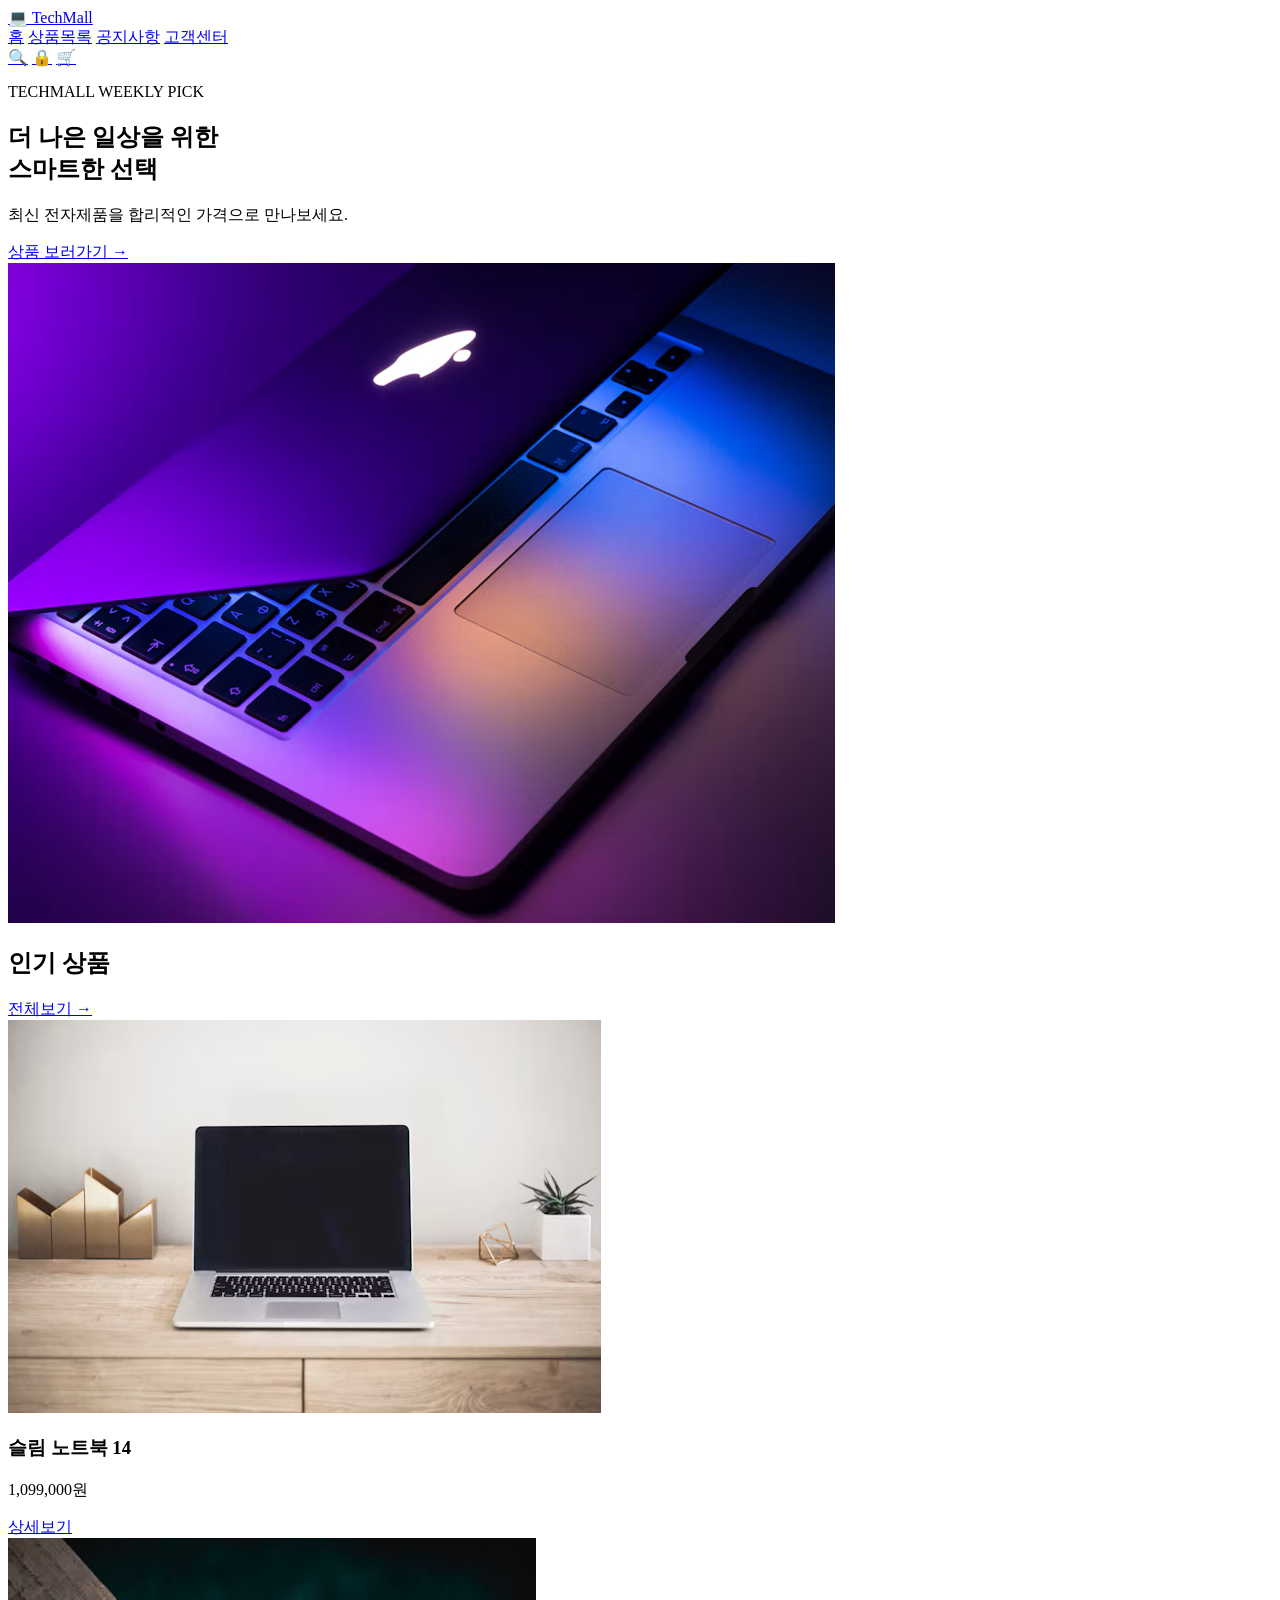
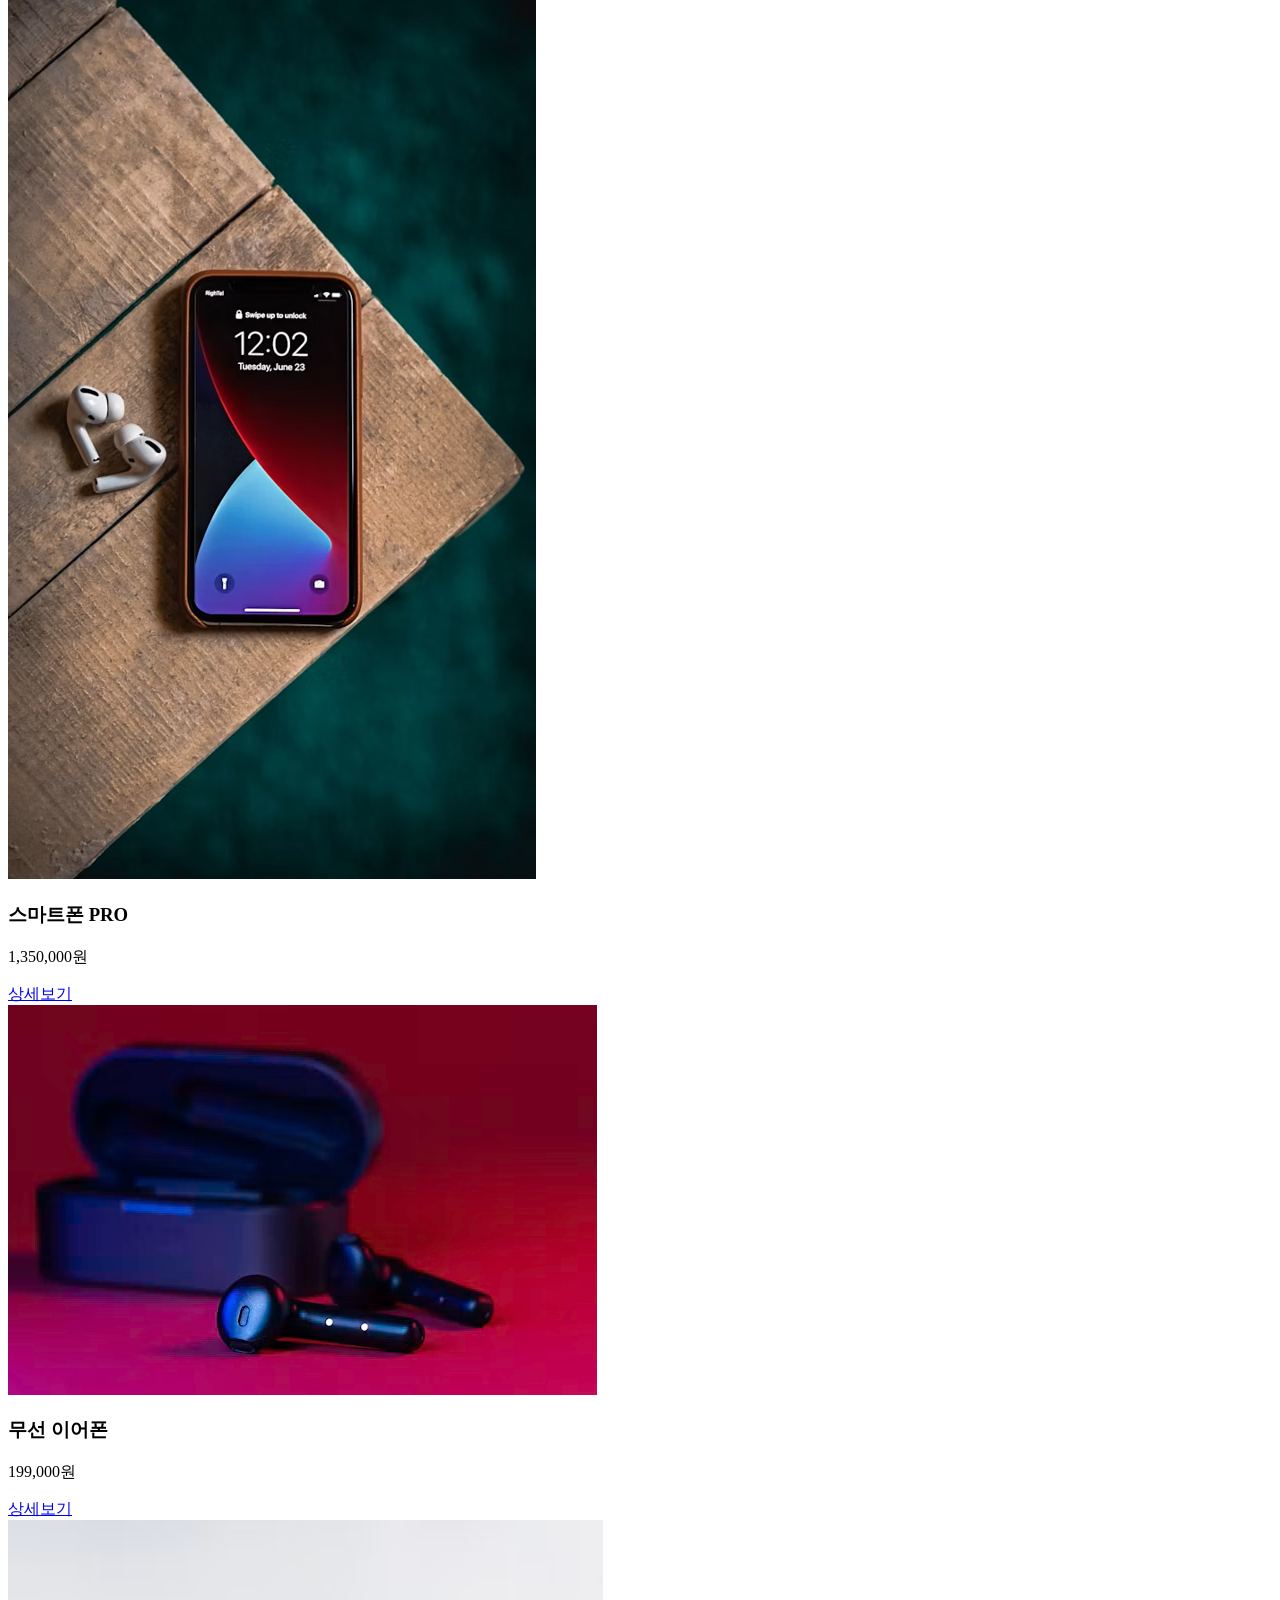
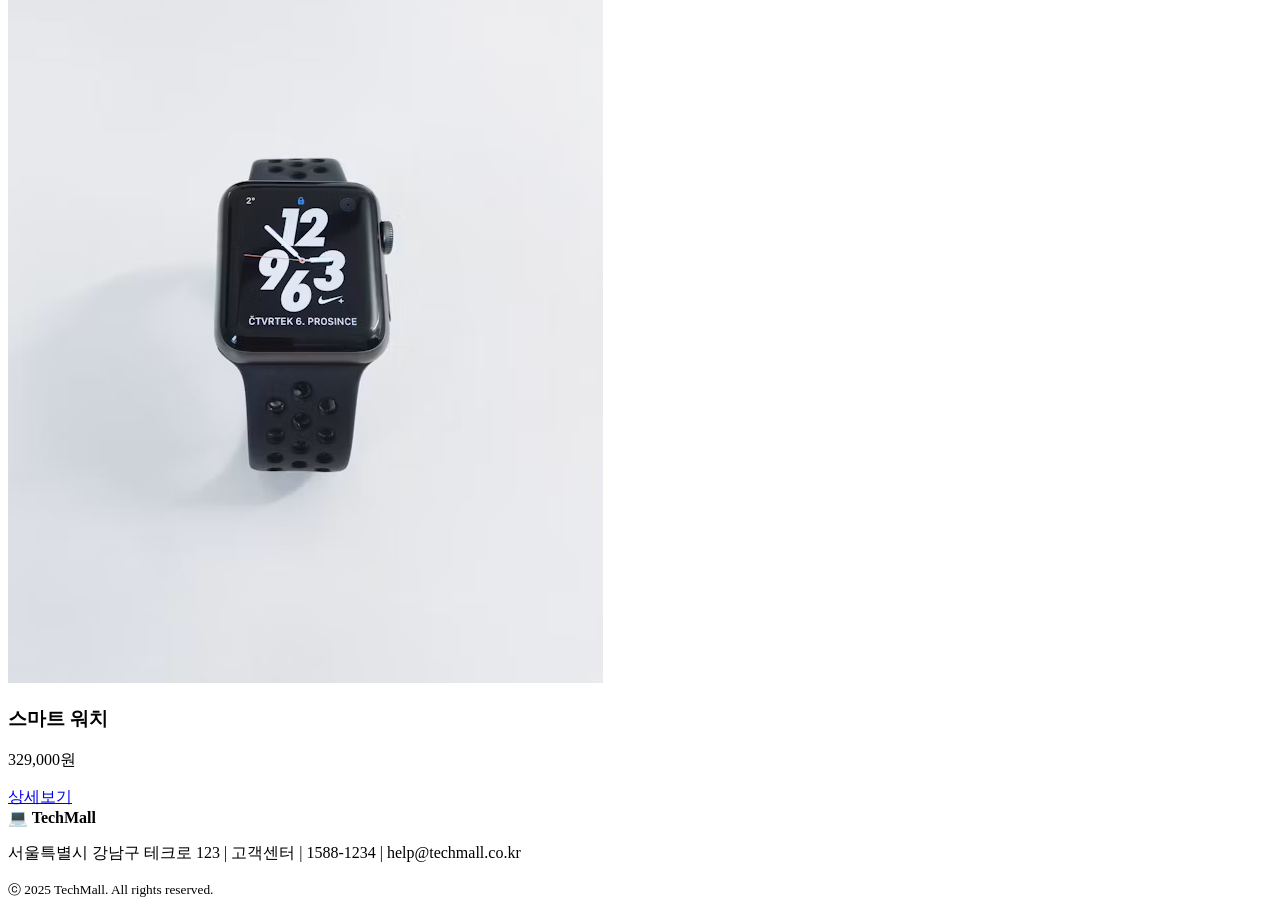
==== index.html @ acf71bd5 "상품카드 html 등록" ====
<!DOCTYPE html>
<html lang="en">
<head>
    <meta charset="UTF-8">
    <meta name="viewport" content="width=device-width, initial-scale=1.0">
    <link rel="stylesheet" href="css/style.css">
    <title>Techmall | 전자제품 쇼핑몰</title>
</head>
<body>
    <header>
        <div class="logo">
            <a href="index.html">💻 TechMall</a>
        </div>
        <nav>
            <a href="index.html">홈</a>
            <a href="#">상품목록</a>
            <a href="board.html">공지사항</a>
            <a href="#">고객센터</a>
        </nav>
        <div class="header-icons">
            <a href="#">🔍</a>
            <a href="#">🔒</a>
            <a href="#">🛒</a>
        </div>
    </header>

    <main>
        <section class="banner">
            <div class="banner-text">
                <p>TECHMALL WEEKLY PICK</p>
                <h1>더 나은 일상을 위한<br><span>스마트한 선택</span></h1>
                <p>최신 전자제품을 합리적인 가격으로 만나보세요.</p>
                <a href="#" class="button">상품 보러가기 →</a>
            </div>
            <img src="img/notebookimg.png" alt="노트북이미지">
        </section>
        
        <section class="content">
            <div class="section-head">
                <h2>인기 상품</h2>
                <a href="#">전체보기 →</a>
            </div>
            <div class="product-list">
                <article class="product-card">
                    <img src="img/notebook.png" alt="노트북">
                    <div class="product-info">
                        <h3>슬림 노트북 14</h3>
                        <p class="price">1,099,000원</p>
                        <a href="#" class="button">상세보기</a>
                    </div>
                </article>
                <article class="product-card">
                    <img src="img/phone.png" alt="스마트폰">
                    <div class="product-info">
                        <h3>스마트폰 PRO</h3>
                        <p class="price">1,350,000원</p>
                        <a href="#" class="button">상세보기</a>
                    </div>
                </article>
                <article class="product-card">
                    <img src="img/earphone.png" alt="무선 이어폰">
                    <div class="product-info">
                        <h3>무선 이어폰</h3>
                        <p class="price">199,000원</p>
                        <a href="#" class="button">상세보기</a>
                    </div>
                </article>
                <article class="product-card">
                    <img src="img/watch.png" alt="스마트 워치">
                    <div class="product-info">
                        <h3>스마트 워치</h3>
                        <p class="price">329,000원</p>
                        <a href="#" class="button">상세보기</a>
                    </div>
                </article>
            </div>
        </section>
        
        <section>

        </section>
        
        <section>

        </section>
    </main>

    <footer>
        <strong>💻 TechMall</strong>
        <p>서울특별시 강남구 테크로 123 | 고객센터 | 1588-1234 | help@techmall.co.kr</p>
        <small>ⓒ 2025 TechMall. All rights reserved.</small>
    </footer>
</body>
</html>
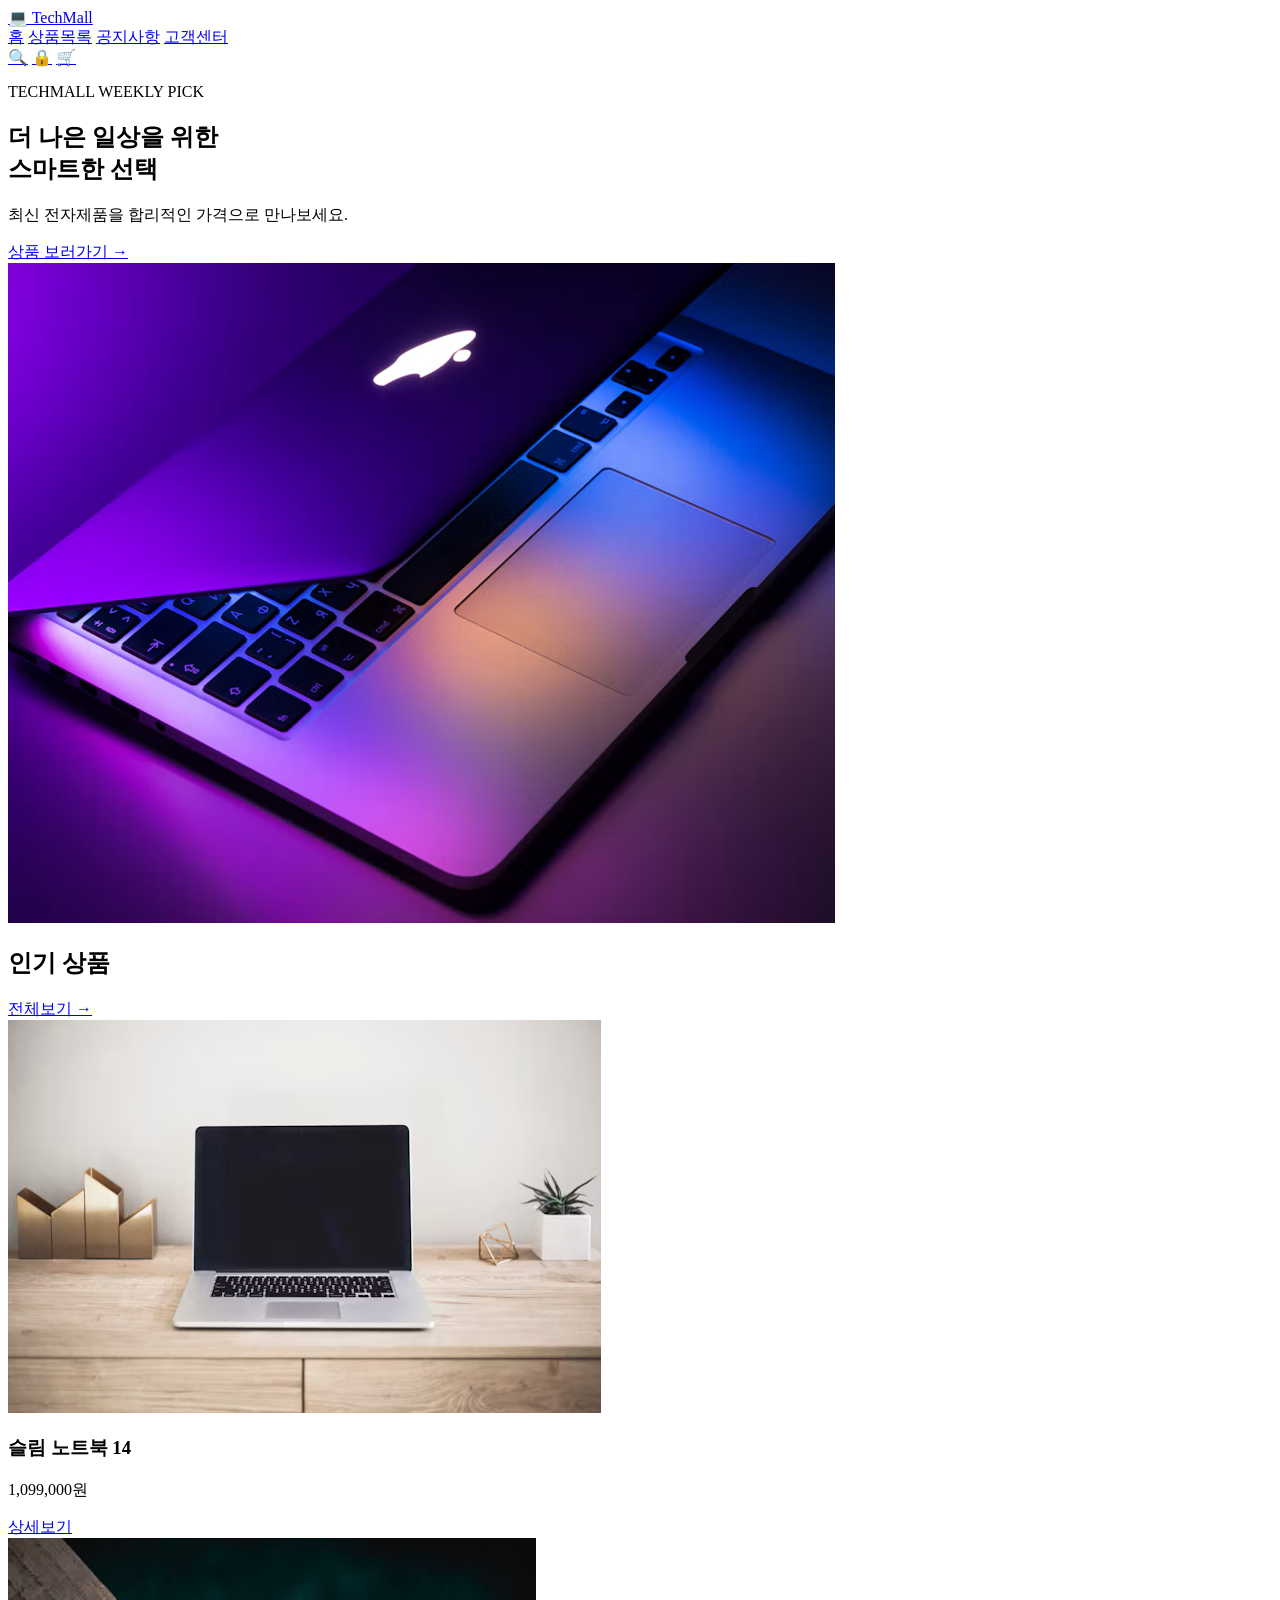
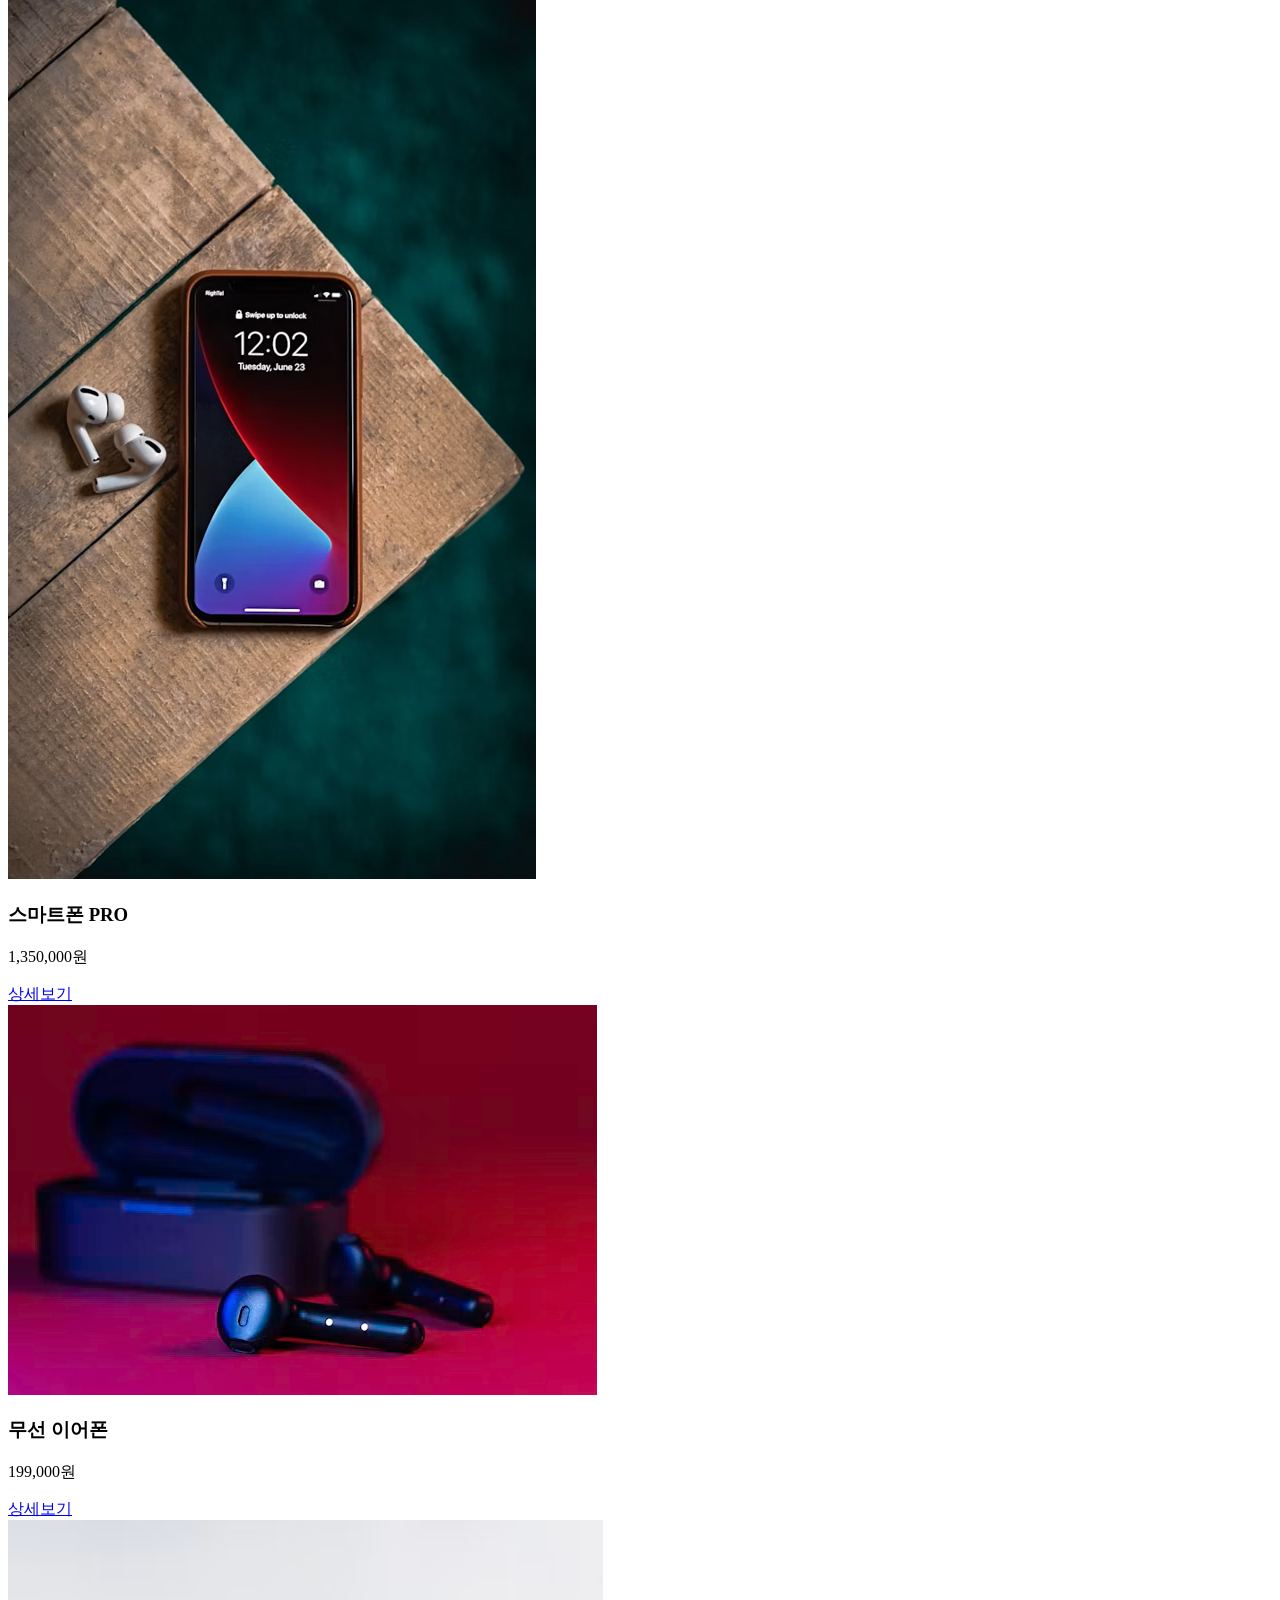
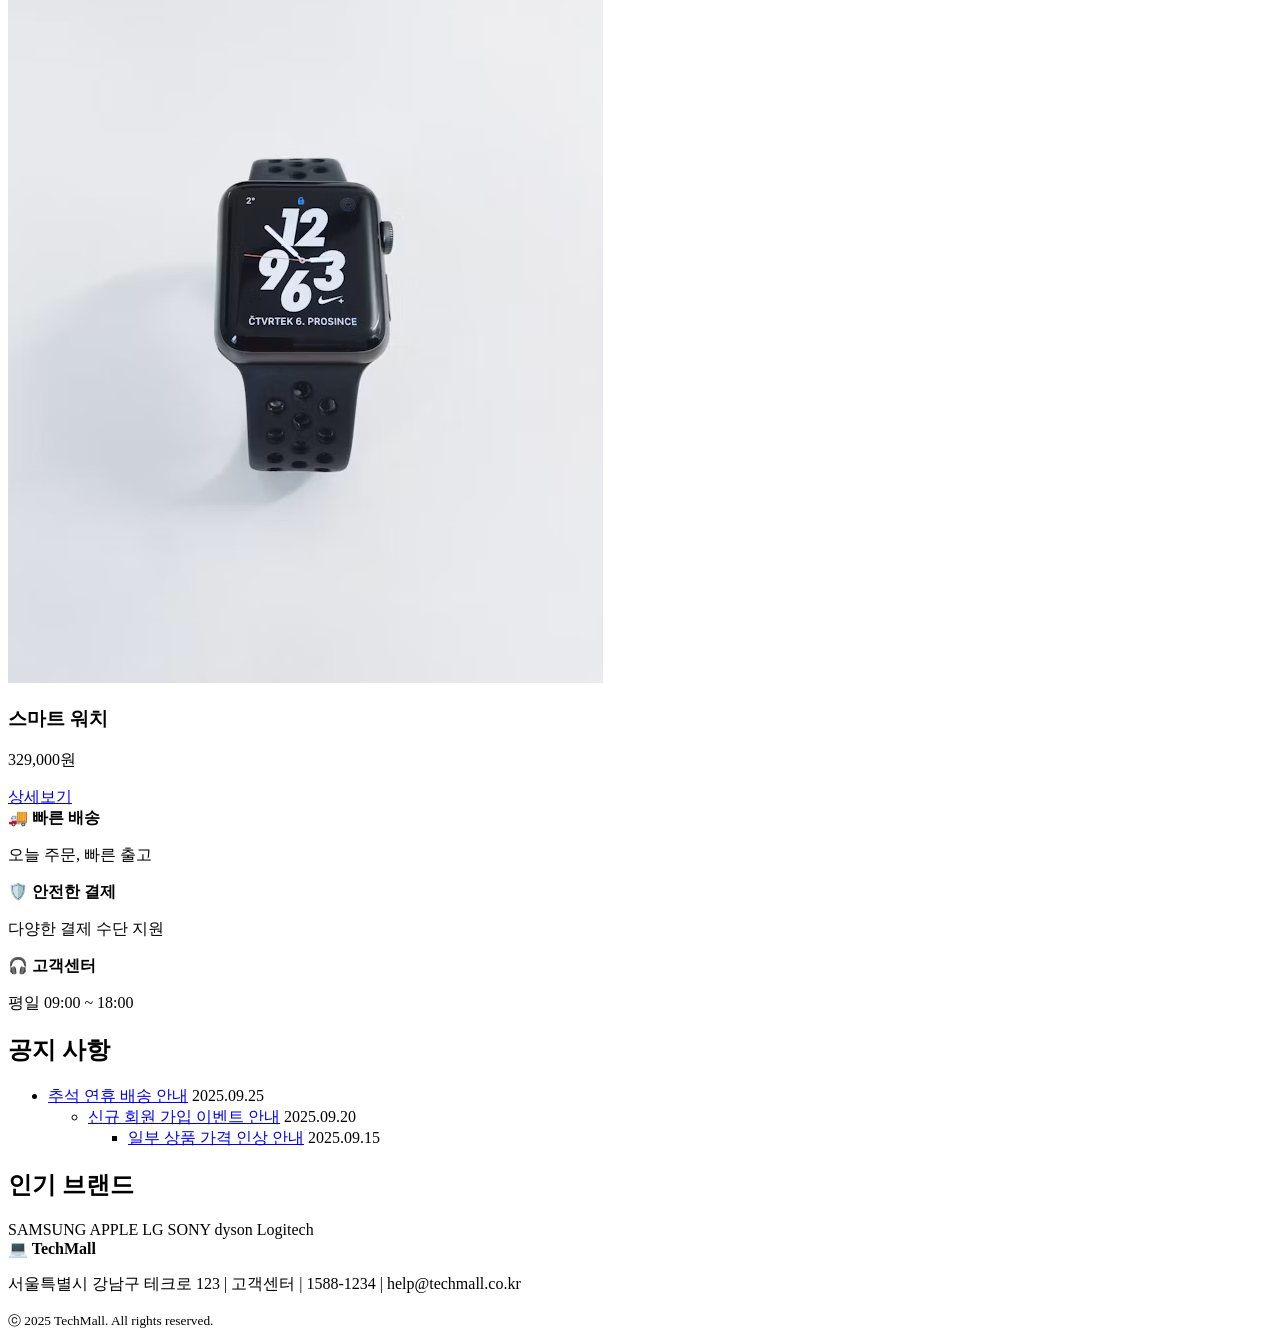
==== commit d2287867: "index.html 대문 페이지 html 완성" ====
--- a/index.html
+++ b/index.html
@@ -76,12 +76,52 @@
             </div>
         </section>
         
-        <section>
-
+        <section class="service-list">
+            <div>
+                <span>🚚</span>
+                <b>빠른 배송</b>
+                <p>오늘 주문, 빠른 출고</p>
+            </div>
+            <div>
+                <span>🛡️</span>
+                <b>안전한 결제</b>
+                <p>다양한 결제 수단 지원</p>
+            </div>
+            <div>
+                <span>🎧</span>
+                <b>고객센터</b>
+                <p>평일 09:00 ~ 18:00</p>
+            </div>
         </section>
         
-        <section>
-
+        <section class="content bottom-content">
+            <div>
+                <h2>공지 사항</h2>
+                <ul>
+                    <li><a href="#">추석 연휴 배송 안내</a>
+                    <span>2025.09.25</span>
+                </li>
+                <ul>
+                    <li><a href="#">신규 회원 가입 이벤트 안내</a>
+                    <span>2025.09.20</span>
+                </li>
+                <ul>
+                    <li><a href="#">일부 상품 가격 인상 안내</a>
+                    <span>2025.09.15</span>
+                </li>
+                </ul>
+            </div>
+            <div>
+                <h2>인기 브랜드</h2>
+                <div class="brand-list">
+                    <span>SAMSUNG</span>
+                    <span>APPLE</span>
+                    <span>LG</span>
+                    <span>SONY</span>
+                    <span>dyson</span>
+                    <span>Logitech</span>
+                </div>
+            </div>
         </section>
     </main>
 
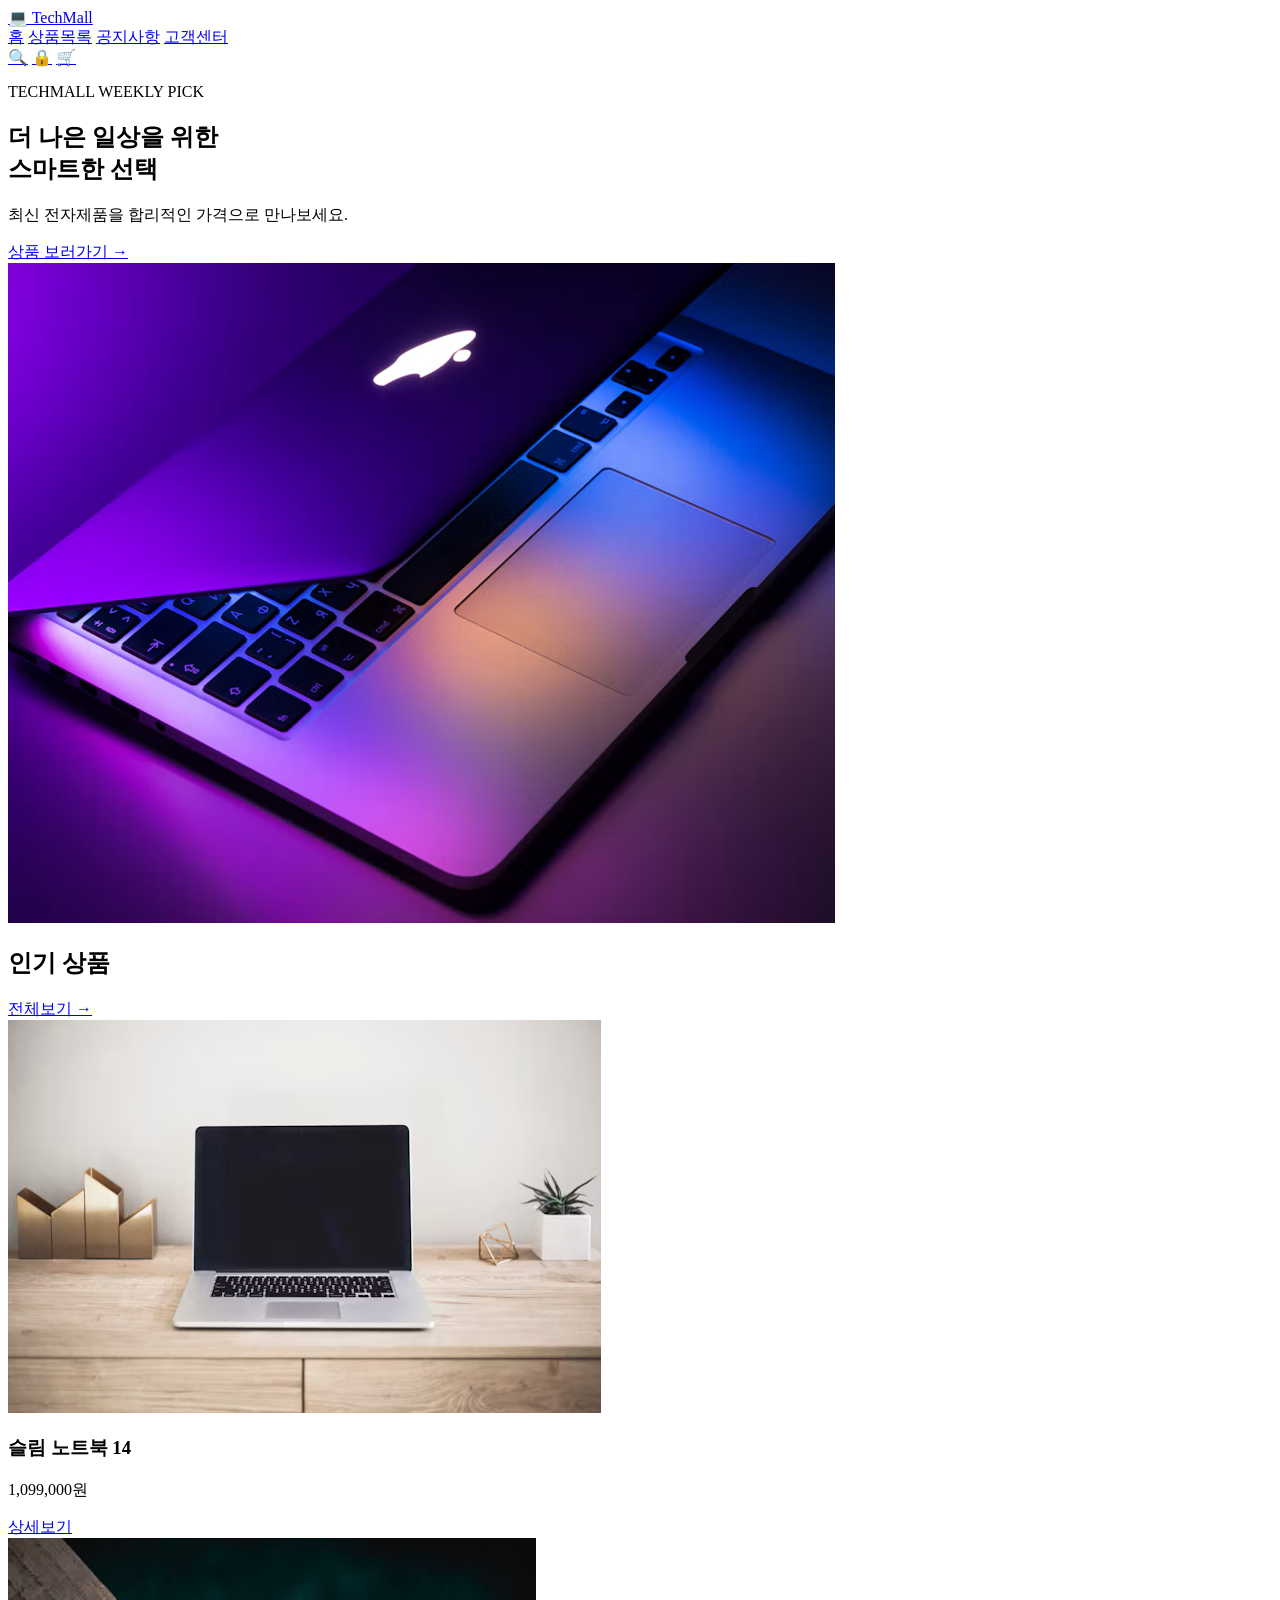
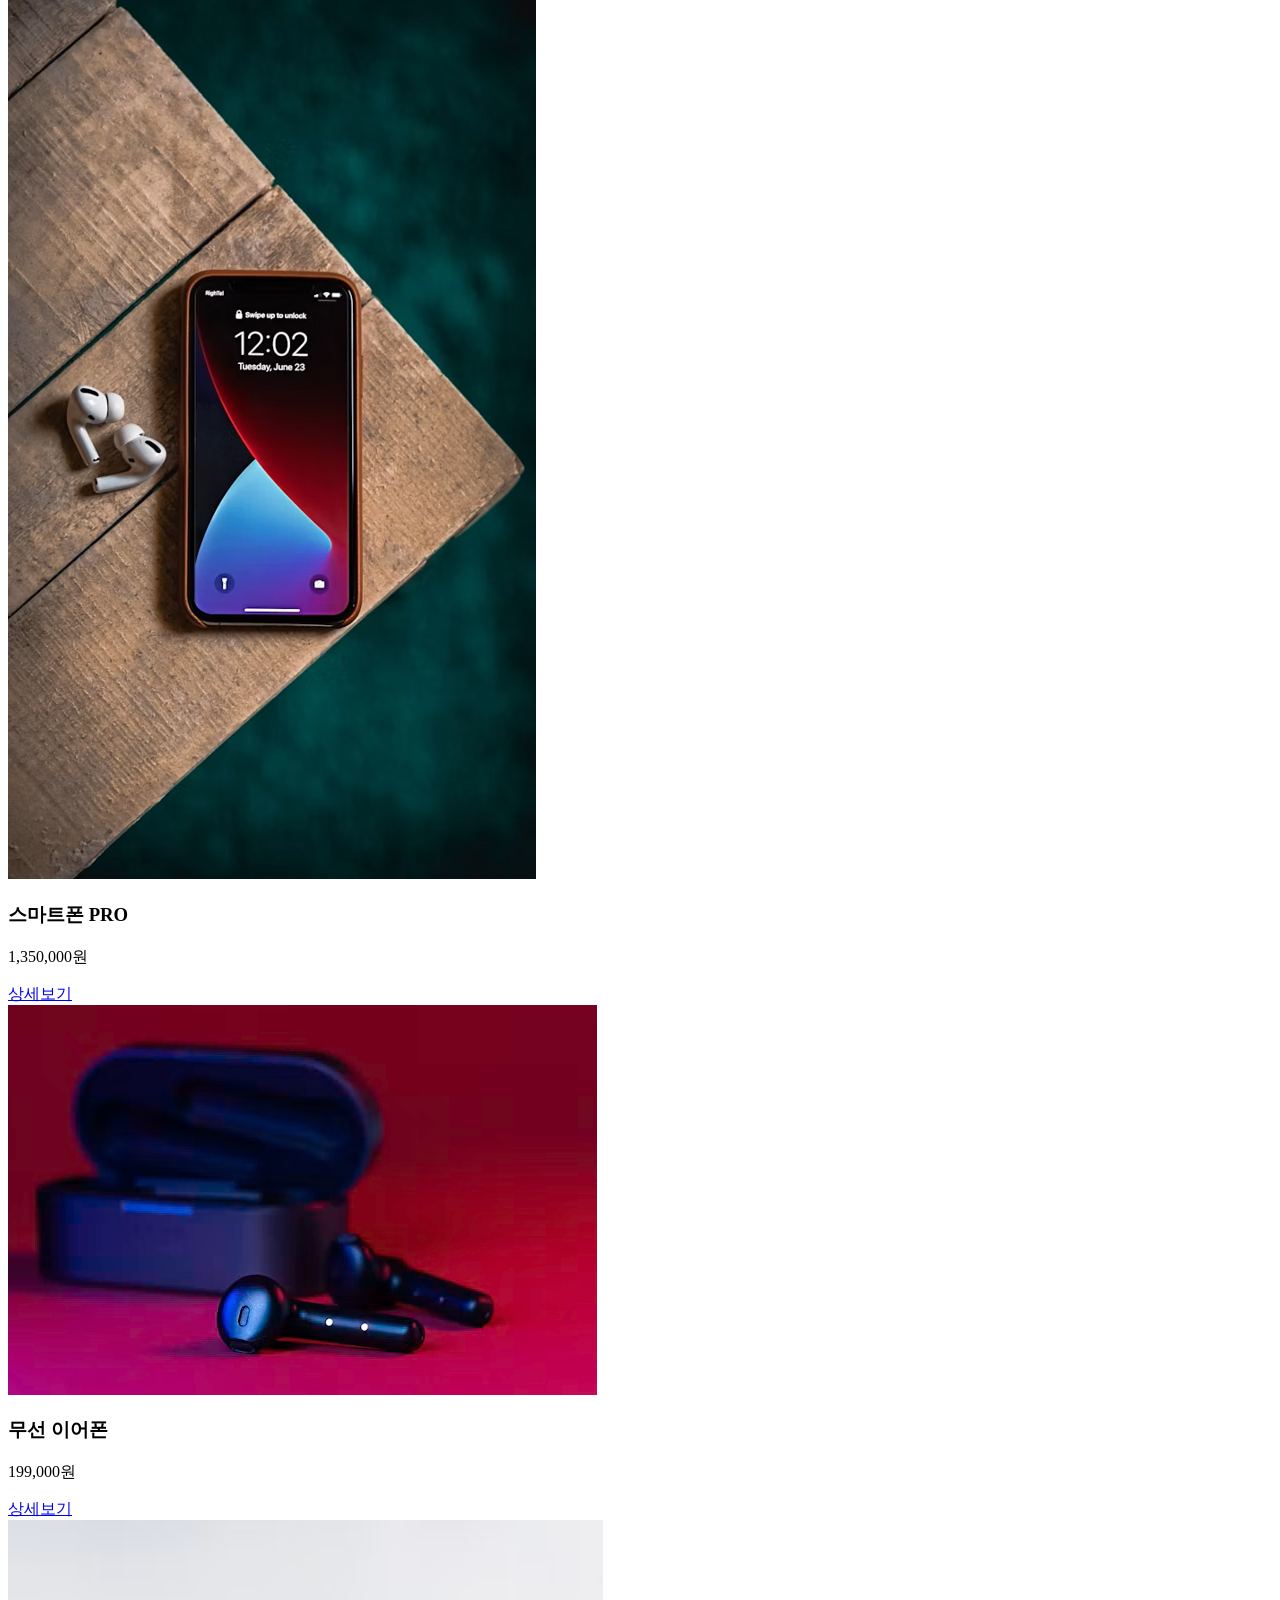
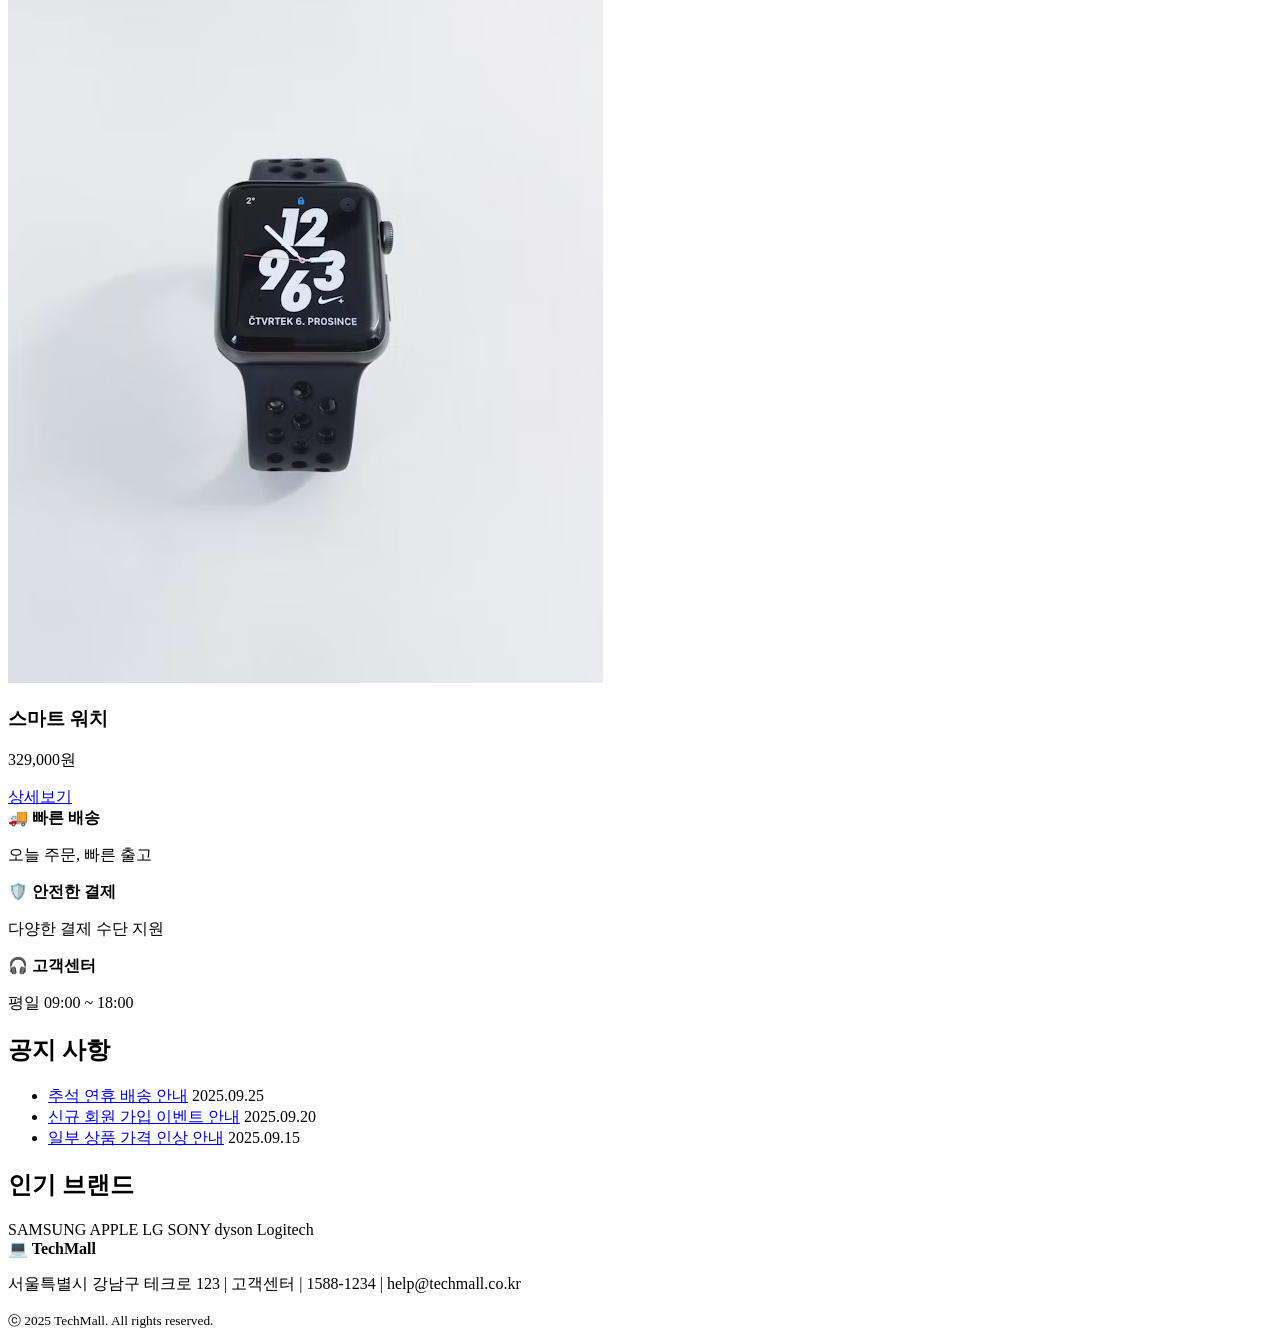
==== commit eb7b2979: "ul 태그 수정" ====
--- a/index.html
+++ b/index.html
@@ -98,17 +98,18 @@
             <div>
                 <h2>공지 사항</h2>
                 <ul>
-                    <li><a href="#">추석 연휴 배송 안내</a>
-                    <span>2025.09.25</span>
-                </li>
-                <ul>
-                    <li><a href="#">신규 회원 가입 이벤트 안내</a>
-                    <span>2025.09.20</span>
-                </li>
-                <ul>
-                    <li><a href="#">일부 상품 가격 인상 안내</a>
-                    <span>2025.09.15</span>
-                </li>
+                    <li>
+                        <a href="#">추석 연휴 배송 안내</a>
+                        <span>2025.09.25</span>
+                    </li>                
+                    <li>
+                        <a href="#">신규 회원 가입 이벤트 안내</a>
+                        <span>2025.09.20</span>
+                    </li>                
+                    <li>
+                        <a href="#">일부 상품 가격 인상 안내</a>
+                        <span>2025.09.15</span>
+                    </li>
                 </ul>
             </div>
             <div>
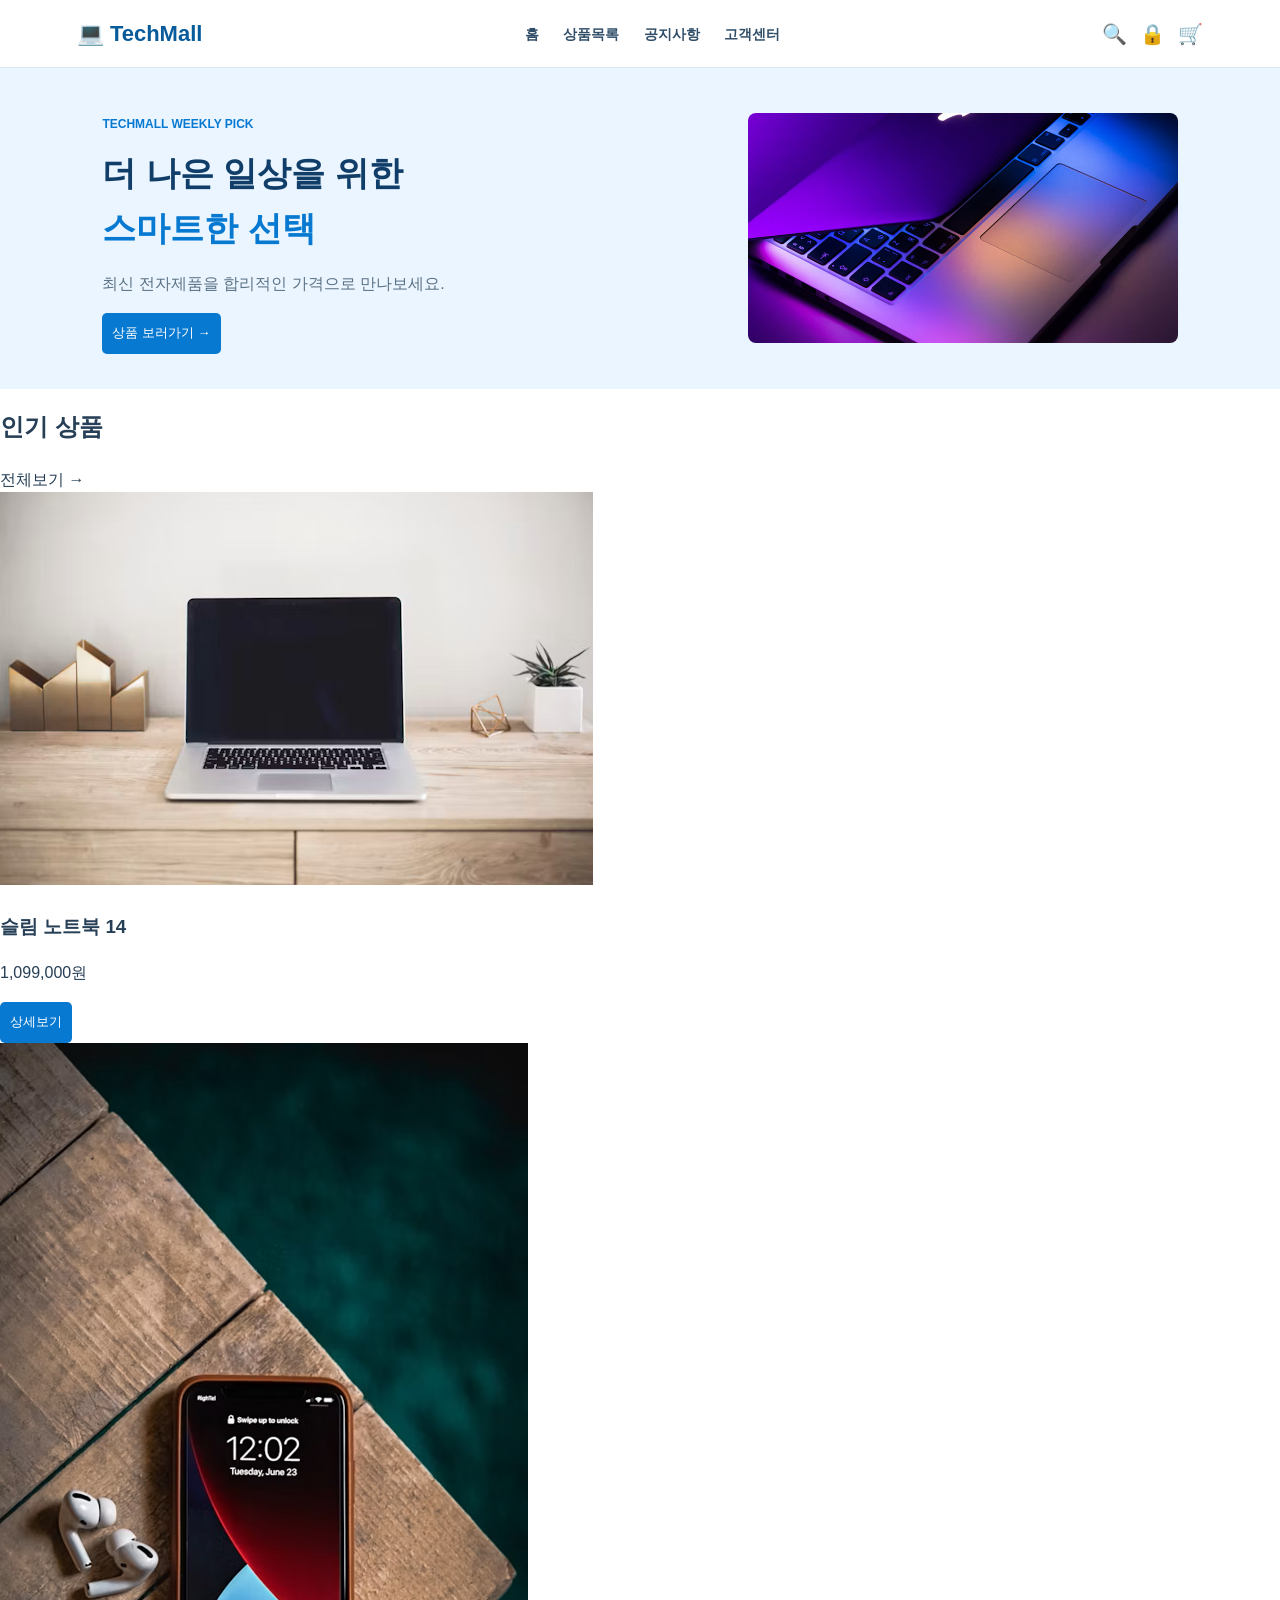
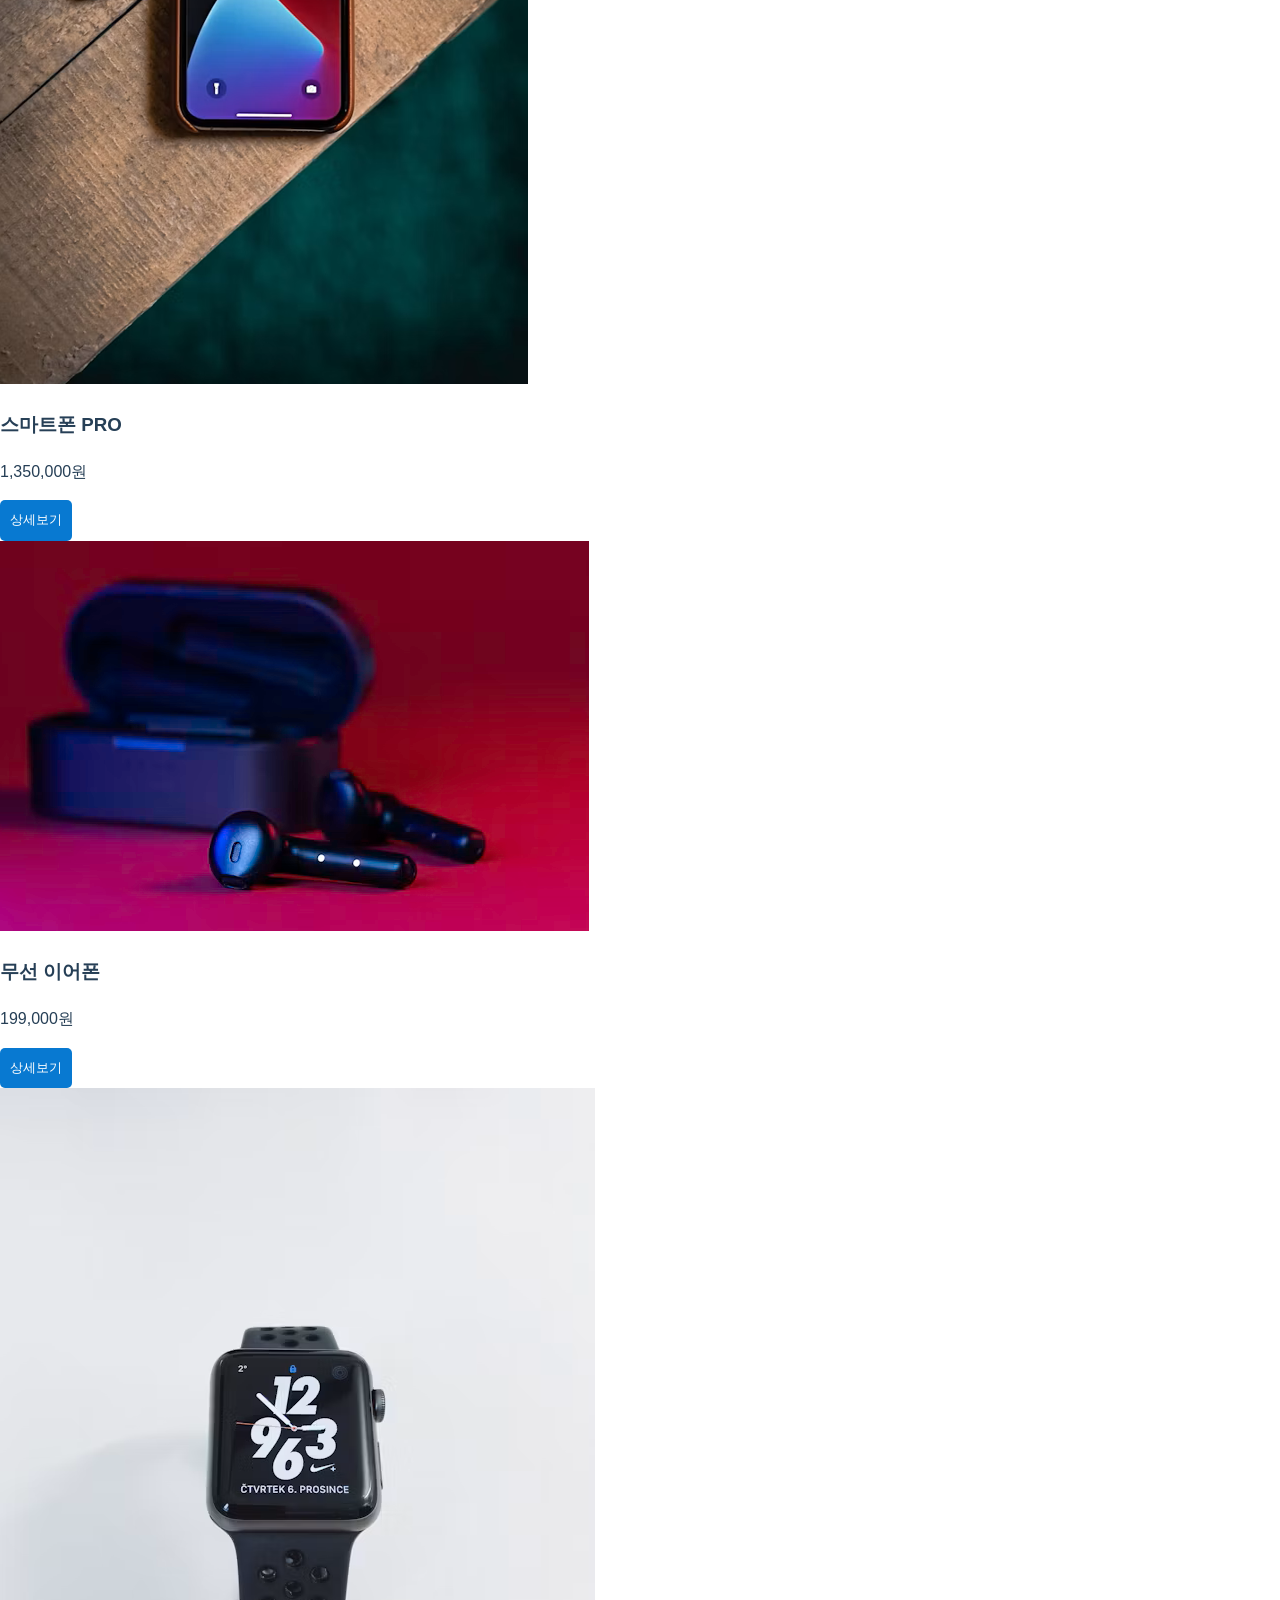
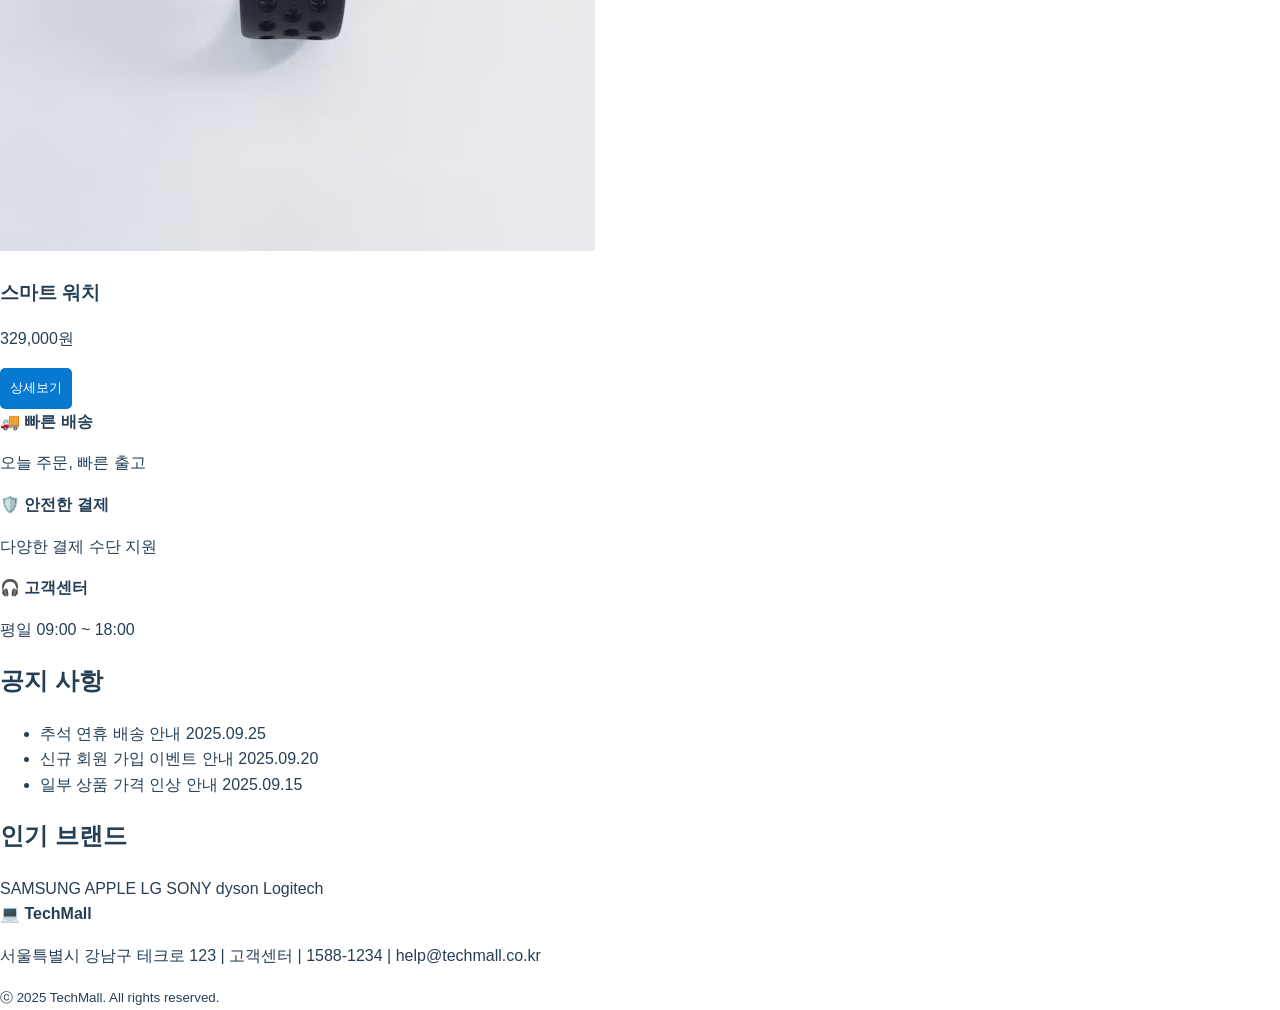
==== commit bd3ce7b8: "메인 배너 및 공통 버튼 디자인 추가" ====
--- a/index.html
+++ b/index.html
@@ -27,7 +27,7 @@
     <main>
         <section class="banner">
             <div class="banner-text">
-                <p>TECHMALL WEEKLY PICK</p>
+                <p class="small-title">TECHMALL WEEKLY PICK</p>
                 <h1>더 나은 일상을 위한<br><span>스마트한 선택</span></h1>
                 <p>최신 전자제품을 합리적인 가격으로 만나보세요.</p>
                 <a href="#" class="button">상품 보러가기 →</a>
--- a/css/style.css
+++ b/css/style.css
@@ -0,0 +1,122 @@
+/* 모든 페이지 공통 스타일 */
+* {
+    box-sizing: border-box;
+}
+
+body {
+    margin: 0;
+    font-family: Arial, "맑은 고딕", sans-serif;
+    background-color: white;
+    color: #263f56;
+    line-height: 1.6;
+}
+
+a {
+    text-decoration: none;
+    color: inherit;
+}
+
+/* header 디자인 */
+header {
+    display: flex;
+    justify-content: space-between;
+    align-items: center;
+    padding: 16px 6%;
+    gap: 20px;
+    background-color: white;
+    border-bottom: 1px solid #dce7ef;
+}
+
+.logo {
+    font-size: 22px;
+    color: #075b9b;
+    font-weight: bold;    
+}
+
+nav a {
+    font-size: 14px;
+    font-weight: bold;
+    color: #304e68;
+    margin-left: 10px;
+    margin-right: 10px;
+}
+
+nav a:hover {
+    color: #0879d1;
+}
+
+.header-icons {
+    display: flex;
+    gap: 13px;
+    font-size: 20px;
+}
+
+/* 메인 배너 디자인 */
+.banner {
+    min-height: 300px;
+    padding: 35px 8%;
+    background-color: #eaf5ff;
+    display: flex;
+    justify-content: space-between;
+    gap: 25px;
+    align-items: center;
+}
+
+.banner .small-title {
+    font-size: 12px;
+    font-weight: bold;
+    color: #0879d1;
+
+}
+
+.banner h1 {
+    font-size: 34px;
+    color: #103e69;
+    margin-top: 8px;
+    margin-bottom: 8px;
+}
+
+.banner h1 span {
+    color: #0879d1;
+}
+
+.banner p {
+    color: #5c7286;
+}
+
+.banner img {
+    width: 40%;
+    height: 230px;
+    object-fit: cover;
+    /* 가로 세로 비율 유지, 부모 박스의 가로, 세로 크기에 맞춰서 이미지가 확대, 축소 */
+    /* 지정 크기보다 큰 부분은 잘려나감 */
+    border-radius: 8px;
+}
+
+/* 공통 버튼 디자인 */
+.button {
+    display: inline-block;
+    background-color: #0879d1;
+    color: white;
+    border: 0;
+    border-radius: 5px;
+    font-size: 13px;
+    padding: 10px;
+}
+
+.button:hover {
+    background-color: #075b9b;
+}
+
+/* green, gray, red 버튼 디자인 */
+.green-button {
+    background-color: #159765;
+}
+
+.gray-button {
+    background-color: #718493;
+}
+
+.red-button {
+    background-color: #e34d59;
+}
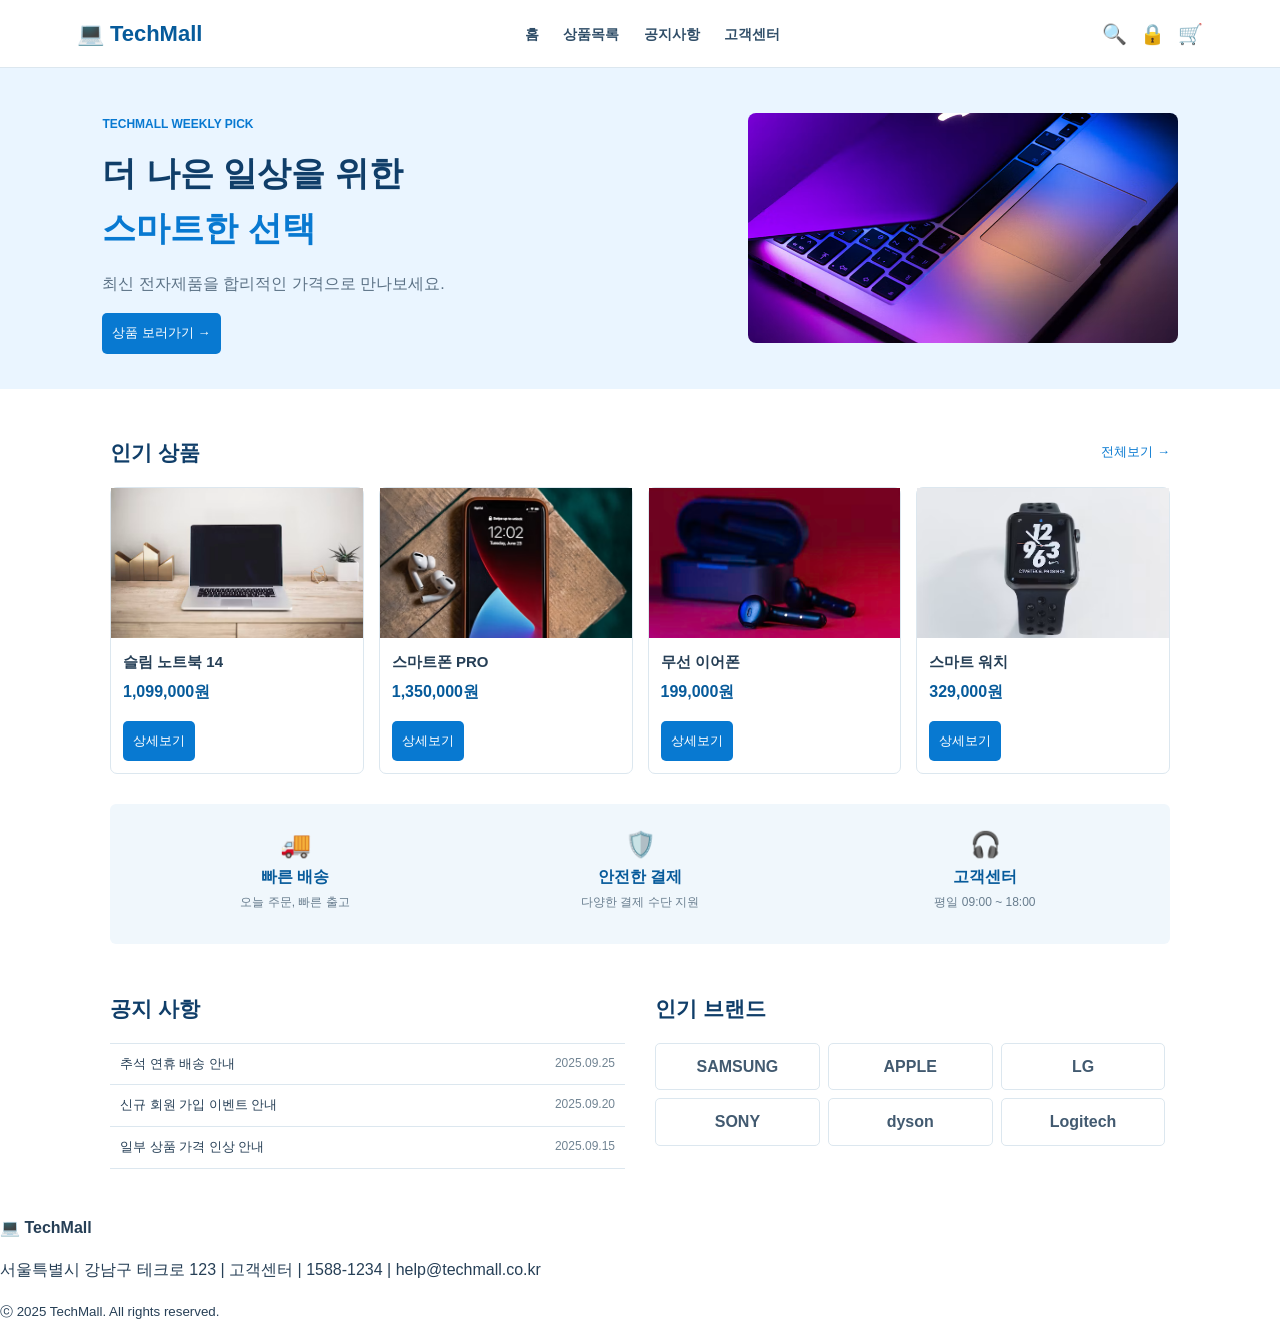
==== commit 81556cac: "컨텐츠 디자인 추가 완료" ====
--- a/index.html
+++ b/index.html
@@ -97,7 +97,7 @@
         <section class="content bottom-content">
             <div>
                 <h2>공지 사항</h2>
-                <ul>
+                <ul class="notice-list">
                     <li>
                         <a href="#">추석 연휴 배송 안내</a>
                         <span>2025.09.25</span>
--- a/css/style.css
+++ b/css/style.css
@@ -119,4 +119,150 @@
 
 .red-button {
     background-color: #e34d59;
-}+}
+
+
+/* content 공통 속성 */
+.content {
+    max-width: 1100px;
+    margin: 0 auto; /* 가운데 정렬 */
+    padding: 30px 20px;
+}
+
+.section-head {
+    display: flex;
+    justify-content: space-between;
+    align-items: center;
+}
+
+.content h2 {
+    font-size: 21px;
+    color: #103e69;
+}
+
+.section-head a {
+    color: #0879d1;
+    font-size: 13px;
+}
+
+/* 상품 카드 리스트 디자인 */
+.product-list {
+    display: flex;
+    gap: 15px;
+}
+
+.product-card {
+    flex: 1;
+    border: 1px solid #dce7ef;
+    border-radius: 7px;
+    background-color: white;
+}
+
+.product-card img {
+    display: block;   
+    width: 100%;
+    height: 150px;
+    object-fit: cover;
+    background-color: #edf5fa;
+}
+
+.product-info {
+    padding: 12px;
+}
+
+.product-info h3 {
+    font-size: 15px;
+    margin-top: 0;
+    margin-bottom: 0;
+}
+
+.product-info .price {
+    font-weight: bold;
+    color: #075b9b;
+    margin-top: 5px;
+}
+
+/* 서비스 리스트 디자인 */
+.service-list {
+    max-width: 1060px;
+    margin: 0 auto;
+    display: flex;
+    padding: 20px;
+    gap: 15px;
+    background-color: #f0f7fc;
+    border-radius: 6px;
+
+}
+
+.service-list div {
+    flex: 1;
+    text-align: center;
+}
+
+.service-list span {
+    display: block;
+    font-size: 25px;
+}
+
+.service-list b {
+    color: #075b9b;
+}
+
+.service-list p {
+    font-size: 12px;
+    color: #687d8e;
+    margin-top: 3px;
+}
+
+/* 공지사항과 브랜드 */
+.bottom-content {
+    display: flex;
+    gap: 30px;
+}
+
+.bottom-content div {
+    flex: 1;    
+}
+
+.notice-list {
+    list-style: none;
+    padding: 0; /* 리스트에서 말머리 기호 때문에 잡혀있는 패딩 여백 영역 제거 */    
+    border-top: 1px solid #dce7ef;
+}
+
+.notice-list li {
+    /* border-top: 1px solid #dce7ef; */
+    /* 선이 겹치는 부분이 발생하여 선이 굵게 보이는 버그 발생 */
+    border-bottom: 1px solid #dce7ef ;
+    padding: 10px;
+    font-size: 13px;
+    display: flex;
+    justify-content: space-between;
+}
+
+.notice-list span {
+    font-size: 12px;
+    color: #718493;
+}
+
+.brand-list {
+    display: flex;
+    gap: 8px;
+    flex-wrap: wrap; /* 공간이 부족하면 자동 줄 바꿈 */
+}
+
+.brand-list span {
+    width: 32%;
+    box-sizing: border-box;
+    border: 1px solid #dce7ef;
+    border-radius: 5px;
+    font-weight: bold;
+    color: #425a70;
+    padding-top: 10px;
+    padding-bottom: 10px;
+    padding-left: 5px;
+    padding-right: 5px;
+    text-align: center;
+}
+
+/* 공통 footer 영역 디자인 */
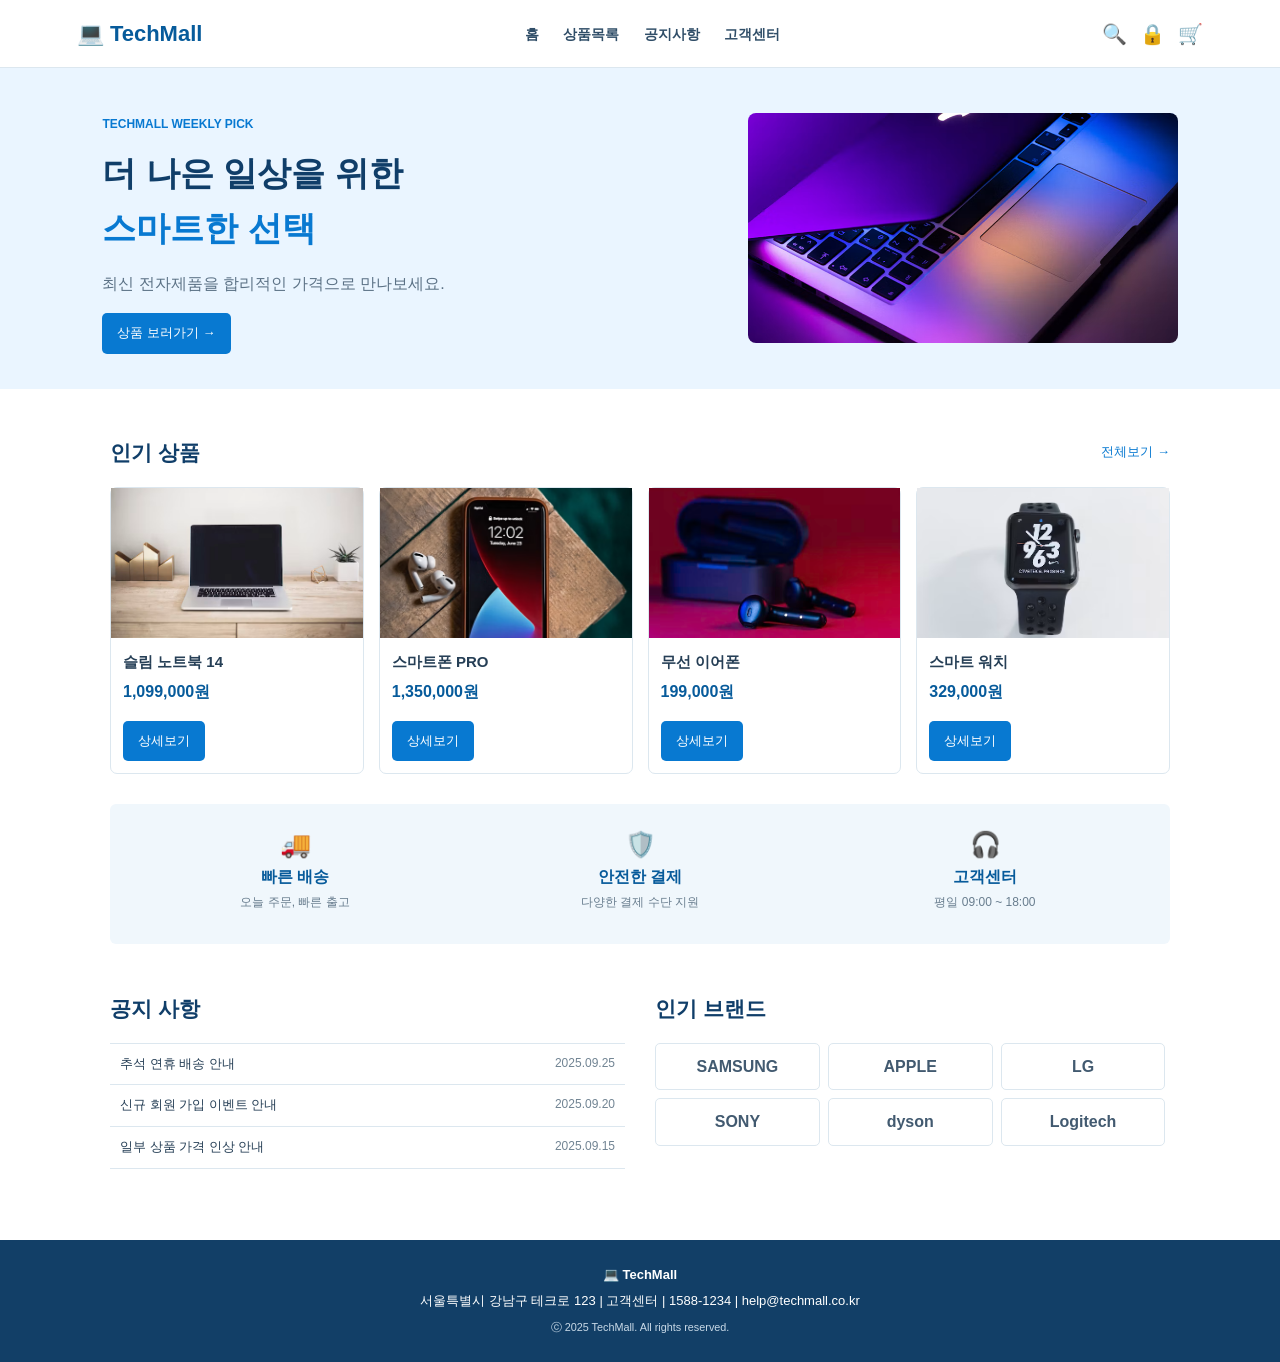
==== commit 78563fbd: "앵커 추가" ====
--- a/index.html
+++ b/index.html
@@ -30,7 +30,7 @@
                 <p class="small-title">TECHMALL WEEKLY PICK</p>
                 <h1>더 나은 일상을 위한<br><span>스마트한 선택</span></h1>
                 <p>최신 전자제품을 합리적인 가격으로 만나보세요.</p>
-                <a href="#" class="button">상품 보러가기 →</a>
+                <a href="#products" class="button">상품 보러가기 →</a>
             </div>
             <img src="img/notebookimg.png" alt="노트북이미지">
         </section>
@@ -40,7 +40,7 @@
                 <h2>인기 상품</h2>
                 <a href="#">전체보기 →</a>
             </div>
-            <div class="product-list">
+            <div class="product-list" id="products">
                 <article class="product-card">
                     <img src="img/notebook.png" alt="노트북">
                     <div class="product-info">
--- a/css/style.css
+++ b/css/style.css
@@ -101,7 +101,7 @@
     border: 0;
     border-radius: 5px;
     font-size: 13px;
-    padding: 10px;
+    padding: 10px 15px;
 }
 
 .button:hover {
@@ -265,4 +265,252 @@
     text-align: center;
 }
 
-/* 공통 footer 영역 디자인 */+/* 공통 footer 영역 디자인 */
+footer {
+    text-align: center;
+    background-color: #123f67;
+    color: white;
+    padding: 25px 15px;
+    font-size: 13px;
+    margin-top: 25px;
+}
+
+footer small {
+    color: #c8d9e7;
+}
+
+footer p {
+    margin-top: 5px;
+    margin-bottom: 5px;
+}
+
+/* 게시판 목록 디자인 */
+
+/* 게시판 페이지 배너 디자인 */
+.page-title {
+    background-color: #eaf5ff;
+    padding: 25px 8%;    
+}
+
+.page-title h1 {
+    color: #103e69;
+    margin-top: 0;
+    margin-bottom: 5px;
+}
+
+.page-title p {
+    color: #5c7286;
+    margin-top: 0;
+    margin-bottom: 0;
+}
+
+/* 게시판 검색 도구 디자인 */
+.board-search {
+    display: flex;
+    justify-content: space-between;
+    gap: 8px;
+    align-self: center;
+    margin-bottom: 15px;
+}
+
+.board-search select {
+    height: 40px;
+    padding: 10px;
+    border: 1px solid #cbdbe7;
+    border-radius: 5px;
+    background-color: white;
+}
+
+.board-search input {
+    height: 40px;
+    padding: 10px;
+    border: 1px solid #cbdbe7;
+    border-radius: 5px;
+    background-color: white;
+    width: 250px;
+}
+
+.push-right {
+    margin-left: auto;
+}
+
+/* 게시판 목록 테이블 디자인 */
+
+.board-table {
+    width: 100%;
+    text-align: center;
+    font-size: 13px;
+    border-collapse: collapse;
+    /* 열과 열 사이의 줄을 삭제 */    
+}
+
+.board-table th { /* 제목 줄 */
+    padding: 13px 7px;
+    background-color: #f0f7fc;
+    color: #304e68;
+}
+
+.board-table td {
+    padding: 13px 7px;
+    border-bottom: 1px solid #dce7ef;
+}
+
+.board-table .subject {
+    text-align: left;
+}
+
+.board-table .subject a:hover {
+    color: #0879d1;
+    text-decoration: underline;
+    font-weight: bold;
+}
+
+/* 페이지 넘버 디자인 */
+.pagination {
+    display: flex;
+    justify-content: center;
+    gap: 8px;
+    margin-top: 25px;
+}
+
+.pagination a {
+    border: 1px solid #dce7ef;
+    border-radius: 4px;
+    padding: 5px 10px;
+}
+
+.pagination .active {
+    background-color: #0879d1;
+    color: white;
+}
+
+/* 글 상세내용 보기 디자인 */
+.article-content h2 {
+    border-bottom: 1px solid #dce7ef;
+    padding-bottom: 15px;
+}
+
+.article-info {
+    display: flex;
+    gap: 20px;
+    font-size: 13px;
+    color: #718493;
+    padding: 12px 0;
+    border-bottom: 1px solid #dce7ef;
+}
+
+.article-body {
+    padding: 25px 5px;
+    min-height: 250px; /* 늘어날 가능성이 있음 */
+}
+
+.article-body h3 {
+    color: #075b9b;
+}
+
+.article-buttons {
+    display: flex;
+    justify-content: flex-end; /* 가로 오른쪽 정렬 */
+    gap: 8px;
+}
+
+.prev-next {
+    padding-top: 0; 
+}
+
+.prev-next p {
+    display: flex;
+    gap: 20px;
+    border: 1px solid #dce7ef;
+    padding: 10px;
+}
+
+.prev-next b {
+    color: #075b9b;
+}
+/*글쓰기 폼 디자인*/
+.form-content {
+    max-width: 850px;
+}
+.form-content label {
+    display: block;
+    font-weight: bold;
+    margin-top: 15px;
+    margin-bottom: 5px;
+}
+.form-content textarea {
+    width: 100%;
+    padding: 12px;
+    border: 1px solid #cbdbe7;
+    border-radius: 5px;
+    font-family: inherit;
+    font-size: 16px;
+    resize: vertical; /* 사용자가 세로 방향으로만 입력창 확장 */
+}
+.form-content input {
+    width: 100%;
+    padding: 12px;
+    border: 1px solid #cbdbe7;
+    border-radius: 5px;
+    font-family: inherit;
+    font-size: 16px;
+}
+
+
+
+.form-buttons{
+    display: flex;
+    justify-content: flex-end;
+    gap: 8px;
+    margin-top: 20px;
+}
+
+/* 모바일 화면에서 보기 좋게 배치(700미만 화면) */
+@media (max-width: 700px) {
+
+    header {
+        flex-wrap: wrap;
+        justify-content: center;
+    }
+
+    nav {
+        width: 100%;
+        text-align: center;
+    }
+
+    nav a {
+        font-size: 12px;
+        margin: 5px;
+    }
+
+    .header-icons {
+        display: none;
+        /* 화면 너비가 작아지면 화면에서 사라짐 */
+    }
+
+    .banner {
+        flex-direction: column;
+        align-items: flex-start;
+    }
+
+    .banner img {
+        width: 100%;
+        height: 200px;
+    }
+
+    .product-list {
+        flex-wrap: wrap;
+    }
+
+    .product-card {
+        flex: 1 1 45%;
+    }
+
+    .service-list {
+        flex-direction: column;
+    }
+
+    .bottom-content {
+        flex-direction: column;
+    }
+}
